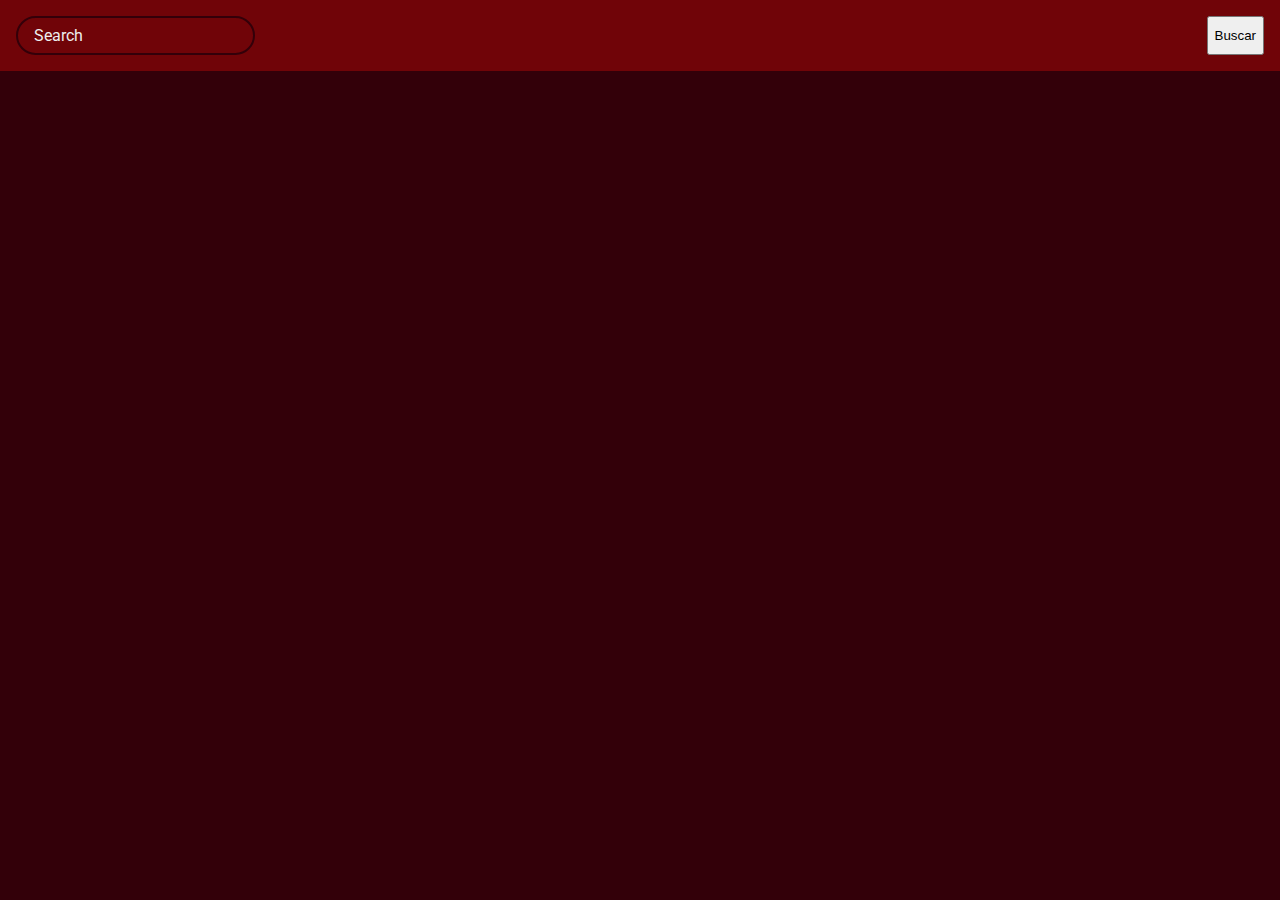
==== index.html @ b3eb1c2b "Primera Entrega, maqueta" ====
<!DOCTYPE html>
<html lang="en">

<head>
    <meta charset="UTF-8">
    <meta http-equiv="X-UA-Compatible" content="IE=edge">
    <meta name="viewport" content="width=device-width, initial-scale=1.0">
    <link rel="stylesheet" href="./style/style.css">
    <title>Movie app</title>
</head>

<body>
    <header>
        <form id="form">
            <input type="text" id="inputBuscar" class="search" placeholder="Search" />
        </form>
        <button id="btnBuscar">Buscar</button>
    </header>
   
    <div class="row" id="items"></div>

    <template id="template-card">
      <div class="movie">
          <img id="image" src="" alt="" width="50"></img>
          <div class="movie-info">
            <h3></h3>
            </div>
            <div class="overview">
            <h4></h4>
            <span></span>
           </div>
      
        </div>
    </template>  




    <main id="main">
        
      
    </main>

    <script src="./script/script.js"></script>
</body>

</html>
---- style/style.css ----
@import url('https://fonts.googleapis.com/css2?family=Roboto:wght@500&display=swap');

:root{
    --primary-color: #330009;
    --secundary-color: #700408;
}

*{
    box-sizing: border-box;
}

body{
    background-color: var(--primary-color);
    font-family: 'Roboto', sans-serif;
    margin: 0;
}

header{
    padding: 1rem;
    display: flex;
    justify-content: space-between;
    background-color: var(--secundary-color);

}

header h2{
    color: #fff;
}

.search{
    background-color: transparent;
    border: 2px solid  var(--primary-color);
    border-radius:50px;
    font-family: inherit;
    font-size: 1rem;
    padding: 0.5rem 1rem;
    color: #fff;
}

.search::placeholder{
    color:#eee;
}

.search:focus{
    outline: none;
    background-color: var(--primary-color);
}

main{
    display: flex;
    flex-wrap: wrap;
    justify-content: space-around;
}


.movie{
    width: 250px;
    margin: 0.5rem;
    background-color: var(--secundary-color);
    box-shadow: 0 4px 5px rgba(0, 0, 0, 0.2);
    position:relative;
    overflow: hidden;
    border-radius: 3px;
    display: inline-block;
}

.movie-info{
    color: #eee;
    display: flex;
    align-items: center;
    justify-content: space-between;
    padding: 0.5rem 1rem 1rem;
    letter-spacing: 0.5px;
}

.movie-info h3{
margin-top: 0;
}

.movie img{
    width: 100%;
}

.movie-info span{
    background-color: var(--primary-color);
    padding: 0.25rem 0.5rem;
    border-radius: 3px;
    font-weight: bold;
}

.movie-info span.green{
    color: lightgreen;
}

.movie-info span.orange{
    color: orange;
}

.movie-info span.red{
    color: red;
}

.overview{
    background-color: #fff;
    padding: 2rem;
    position: absolute;
    left:0;
    bottom: 0;
    right: 0;
    max-height: 100%;
    transform: translateY(101%);
    transition: transform 0.3s ease-in;
}

.movie:hover .overview{
    transform: translateY(0);
}
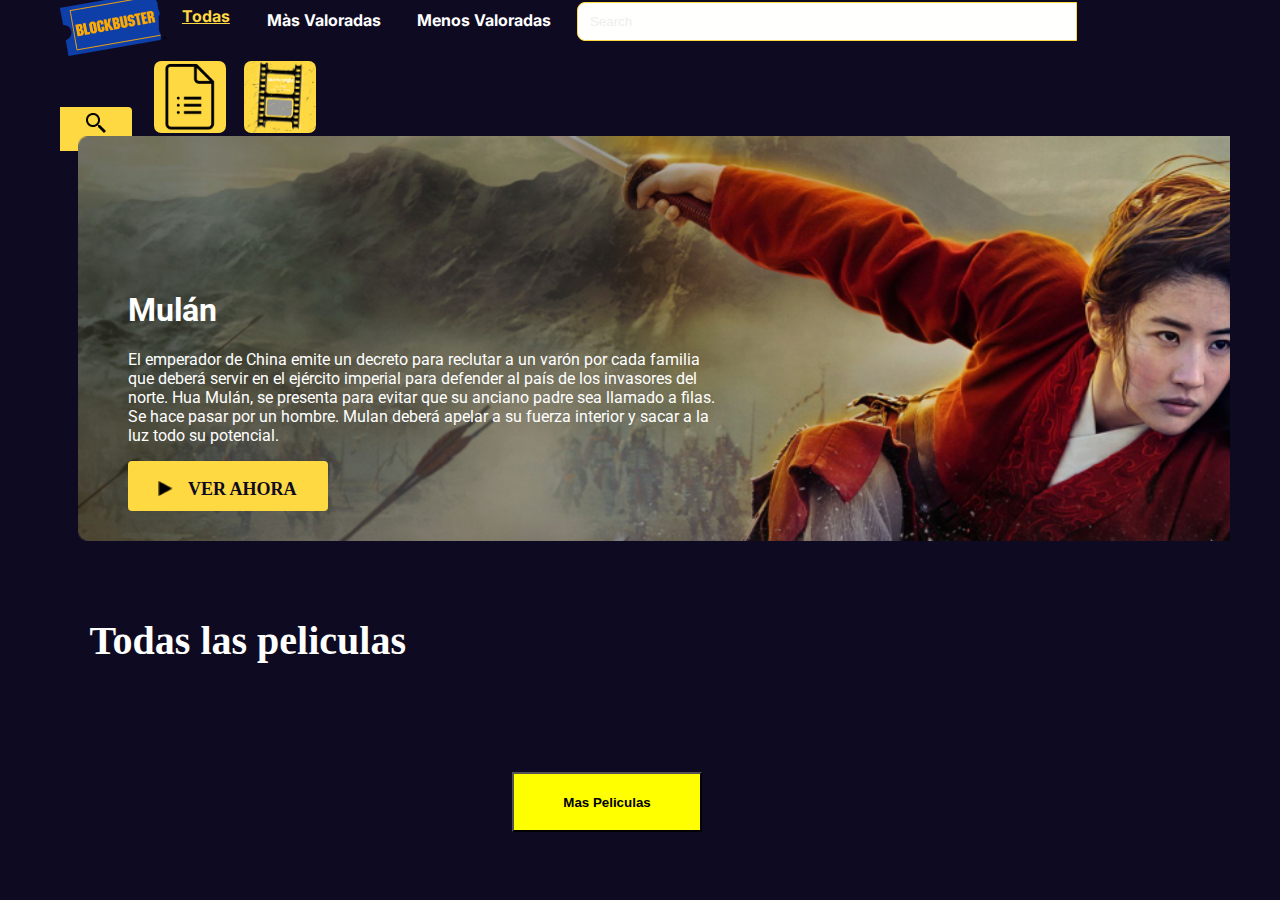
==== commit d648075c: "primer commit pelicula" ====
--- a/index.html
+++ b/index.html
@@ -2,46 +2,126 @@
 <html lang="en">
 
 <head>
-    <meta charset="UTF-8">
-    <meta http-equiv="X-UA-Compatible" content="IE=edge">
-    <meta name="viewport" content="width=device-width, initial-scale=1.0">
-    <link rel="stylesheet" href="./style/style.css">
-    <title>Movie app</title>
+    <meta charset="utf-8">
+    <meta name="viewport" content="width=device-width,initial-scale=1,shrink-to-fit=no">
+    <link href="https://fonts.googleapis.com/css2?family=Inter:wght@200&display=swap" rel="stylesheet">
+    <link href="https://stackpath.bootstrapcdn.com/font-awesome/4.7.0/css/font-awesome.min.css" rel="stylesheet">
+  
+    <title>Movie App</title>
+    <link href="/style/style.css" rel="stylesheet">
 </head>
 
 <body>
     <header>
-        <form id="form">
-            <input type="text" id="inputBuscar" class="search" placeholder="Search" />
-        </form>
-        <button id="btnBuscar">Buscar</button>
+        <div id="root" class="rmdb-header">
+            <div class="rmdb-header-content">
+             <form>
+                <ul>
+                    <a><img src="./img/logo-blockBuster.png" class="rmdb-logo" alt="rmdb-logo">
+                        <li ><a id="todas" >Todas</a></li>
+                        <li ><a id="masvaloradas" onclick="getMovies2()">Màs Valoradas</a></li>
+                        <li ><a id="menosvaloradas" onclick="getMovies3()">Menos Valoradas</a></li>
+                        <input type="text" id="inputBuscar" class="search" placeholder="Search" />
+                        <button id="btnBuscar" class="buscar"><img src="./img/Vector.png" class="buscar2"></button>  
+                      <div class="card">
+                        <div class="card__item">
+                            <img src="./img/registro.png" alt="" onclick="location.href='./registro.html'">
+                            <div>
+                            <div class="card__item">
+                            <img src="./img/pelicula.png" alt="" onclick="location.href='./registropelicula.html'">
+                            <div>
+                        </div>
+                    </ul>
+                </form>
+            
+            </div>
+        </div>
+        </div>
     </header>
-   
-    <div class="row" id="items"></div>
 
-    <template id="template-card">
-      <div class="movie">
-          <img id="image" src="" alt="" width="50"></img>
-          <div class="movie-info">
-            <h3></h3>
+    <div class="rmdb-home">
+        <div id="rmdb-heroimage">
+            <div class="rmdb-heroimage-content">
+                <div id="uno" class="rmdb-heroimage-text uno">
+                    <h1>Mulán</h1>
+                    <p>El emperador de China emite un decreto para reclutar a un varón por cada familia que deberá
+                        servir en el ejército imperial para defender al país de los invasores del norte. Hua Mulán, se
+                        presenta para evitar que su anciano padre sea llamado a filas. Se hace pasar por un hombre.
+                        Mulan deberá apelar a su fuerza interior y sacar a la luz todo su potencial.</p>
+                </div>
+                <div id="dos" class="rmdb-heroimage-text dos">
+                    <h1>Raya</h1>
+                    <p>Raya, una niña de gran espíritu aventurero, se embarca en la búsqueda del último dragón del mundo
+                        con el objetivo de devolver el equilibrio a Kumandra, un lejano y recóndito territorio habitado
+                        por una civilización milenaria.</p>
+                </div>
+                <div id="tres" class="rmdb-heroimage-text tres">
+                    <h1>Onward</h1>
+                    <p>Ambientado en un mundo de fantasía suburbana, dos hermanos elfos adolescentes, Ian y Barley
+                        Lightfood, se embarcan en una aventura en la que se proponen descubrir si existe aún algo de
+                        magia en el mundo que les permita pasar un último día con su padre, que falleció cuando ellos
+                        eran aún muy pequeños como para poder recordarlo.</p>
+
+                </div>
+
+                <div id="enlace">
+
+                    <a href="https://www.youtube.com/watch?v=WSgmnyGZ9_Q&t=2s">
+                        <div class="cuadros">
+                            <div class="cuadro1">
+                                <img id="image11" class="image" src="./img/reproducir.png" alt="" width="50"></img>
+                                
+                                <span>VER AHORA</span>
+
+                            </div>
+                    </a>
+                </div>
             </div>
-            <div class="overview">
-            <h4></h4>
-            <span></span>
-           </div>
-      
         </div>
-    </template>  
+    </div>
+    </div>
+
+    <div class="slider2">
+        <img id="image1" class="image" src="./img/1.png" alt="" width="50"></img>
+        <img id="image2" class="image" src="./img/2.png" alt="" width="50"></img>
+        <img id="image3" class="image" src="./img/3.png" alt="" width="50"></img>
+    </div>
+
+    <div class="peliculas">
+
+        <h1>Todas las peliculas</h1>
+    </div>
+
+    <div class="row" id="items">
+
+        <template id="template-card">
+            <div class="movie">
+                <img id="image" src="" alt="" width="50"></img>
+                <div class="movie-info">
+                    <h3></h3>
+                    <span class=""></span>
+                </div>
+                <div class="overview">
+                   
+                    <h4></h4>
+                </div>
+
+            </div>
+
+        </template>
+    </div>
+
+    <main id="main">
+
+    </main>
+
+    <div>
+        <button id="pagina" class="btn-paginacion" onClick='paginacion()'><strong>Mas Peliculas</stron></button>
+    </div>
 
 
-
-
-    <main id="main">
-        
-      
-    </main>
 
     <script src="./script/script.js"></script>
 </body>
 
-</html> +</html>--- a/style/style.css
+++ b/style/style.css
@@ -1,8 +1,8 @@
 @import url('https://fonts.googleapis.com/css2?family=Roboto:wght@500&display=swap');
 
 :root{
-    --primary-color: #330009;
-    --secundary-color: #700408;
+    --primary-color: #0d0a22;;
+    --secundary-color: #661e1e;
 }
 
 *{
@@ -15,26 +15,136 @@
     margin: 0;
 }
 
+.buscar{
+
+width: 72px;
+height: 44px;
+align-items: center;
+background: #FED941;
+border-radius: 0px 4px 4px 0px;
+border:10px rgb(228, 243, 13);
+margin:0px 0px;
+padding-bottom: 10px;
+}
+
+.search{
+    
+align-items: center;
+    padding: 11px 12px;
+    width: 500.19px;
+    height: 35%;
+    color:beige;
+    background: #FFFFFE;
+border: 1px solid #FED941;
+box-sizing: border-box;
+border-radius: 8px 0px 0px 8px;
+/* Inside Auto Layout */
+margin: 0px 0px;
+}
 header{
-    padding: 1rem;
-    display: flex;
-    justify-content: space-between;
-    background-color: var(--secundary-color);
-
-}
-
-header h2{
-    color: #fff;
-}
-
-.search{
-    background-color: transparent;
-    border: 2px solid  var(--primary-color);
-    border-radius:50px;
-    font-family: inherit;
-    font-size: 1rem;
-    padding: 0.5rem 1rem;
-    color: #fff;
+display:inline-flex;
+flex-direction: row;
+align-items: center;
+padding-bottom: 24px 83px;
+position: absolute;
+width: 100%;
+display: flex;
+flex-direction: row;
+height: 112px;
+left: 0px;
+top: 0px;
+   
+}
+.rmdb-header ul{
+    list-style:none;
+    width: 100%;
+  margin:0;
+}
+
+.rmdb-header li{
+cursor: pointer; 
+color: #fff;
+font-family: Inter;
+font-style: normal;
+font-weight: bold;
+font-size: 16px;
+display: inline-flex;
+padding-left: 1%;
+padding-right: 2%;
+}
+
+.rmdb-header li a{color: #fff;}
+
+.peliculas{
+    height: 6rem;
+}
+.slider2{
+    margin-left: 50%;
+    height: 1rem;
+    cursor: pointer; 
+}
+.image{
+    height: 15px;
+    width: 15px;
+    margin: 10px;
+ 
+
+}
+.peliculas h1{
+    margin-top: 6rem;
+    margin-left: 7%;
+    font-family: Montserrat;
+    font-style: normal;
+    font-weight: bold;
+    font-size: 40px;
+    color: #FFFFFE;
+    line-height: 58px;
+}
+.row{
+        max-width: 1280px;
+        margin: 0 auto;
+        padding: 0 20px;
+        display: grid;
+        grid-template-columns: auto auto auto auto auto;
+    }
+
+
+.rmdb-header{
+
+left: 0%;
+right: 0%;
+top: 0%;
+width: 100%;
+background: #0d0a22;
+padding: 0 20px;
+
+}
+
+
+    .rmdb-header-content {
+        width: 100%;
+        min-height: 120px;
+        margin: 0 auto;
+        display: inline-flex;
+
+    }
+
+
+
+
+#todas{
+    color: #FED941;
+    text-decoration-line: underline;
+    line-height: 19px;
+    font-weight: bold;
+
+}
+
+.rmdb-logo{
+align-items: center;
+position: relative;
+top:30px;
+
 }
 
 .search::placeholder{
@@ -42,10 +152,86 @@
 }
 
 .search:focus{
-    outline: none;
+
     background-color: var(--primary-color);
 }
 
+#rmdb-heroimage {
+    background-size:cover!important;
+    position: absolute;
+    width: 90%;
+    height: 45%;
+    left: 78px;
+    top: 136px;
+    background-repeat:no-repeat;
+    -webkit-animation: animateHeroimage 1s;
+    animation: animateHeroimage 1s;
+    background-image:url("../img/mulan.png");
+}
+
+#dos{
+    opacity: 0;
+}
+
+#tres{
+    opacity: 0;
+}
+.rmdb-heroimage-text {
+    max-width: 600px;
+    position: absolute;
+    bottom: 80px;
+    margin-left: 30px;
+    min-height: 100px;
+    background: transparent;
+    color: #fff;
+}
+
+.rmdb-home {
+    margin-bottom: 100px;
+    height: 400px;
+      }
+.rmdb-heroimage-content {
+    max-width: 1280px;
+    padding: 20px;
+        margin: 0 auto;
+    }
+
+
+.cuadro1{
+   background-color:yellow;
+   width: 200px;
+   position: absolute;
+   bottom: 30px;
+   margin-left: 30px;
+   height: 50px;
+   background: #FED941;
+   border-radius: 4px;
+   cursor:pointer;
+   
+}
+.cuadro1 img{
+    position: absolute;
+    left: 10%;
+    bottom:10%;
+   
+
+}
+
+a{
+    color:var(--primary-color)
+}
+.cuadro1 span
+{
+
+display: inline-flex;
+font-family: Montserrat;
+font-style: normal;
+font-weight: bold;
+font-size: 18px;
+line-height: 28px;
+margin-left: 30%;
+margin-top: 7%;
+}
 main{
     display: flex;
     flex-wrap: wrap;
@@ -54,23 +240,27 @@
 
 
 .movie{
-    width: 250px;
+    width: 220px;
+    height: 96%;
     margin: 0.5rem;
     background-color: var(--secundary-color);
     box-shadow: 0 4px 5px rgba(0, 0, 0, 0.2);
     position:relative;
     overflow: hidden;
     border-radius: 3px;
-    display: inline-block;
+    cursor:pointer;
+
+ 
+
 }
 
 .movie-info{
-    color: #eee;
+    color: rgba(204, 185, 155, 0.89);
     display: flex;
     align-items: center;
     justify-content: space-between;
     padding: 0.5rem 1rem 1rem;
-    letter-spacing: 0.5px;
+   
 }
 
 .movie-info h3{
@@ -97,11 +287,11 @@
 }
 
 .movie-info span.red{
-    color: red;
+    color: rgb(223, 41, 41);
 }
 
 .overview{
-    background-color: #fff;
+    background-color: rgb(243, 187, 34);
     padding: 2rem;
     position: absolute;
     left:0;
@@ -115,3 +305,42 @@
 .movie:hover .overview{
     transform: translateY(0);
 }
+
+.rotate-90{
+	transform: rotate(90deg);
+}
+
+.card{
+    display: inline-flex;
+    flex-direction: row;
+
+    width: 10%;
+    margin-top:20px;
+
+ 
+}
+.card__item {
+ 
+  display: inline-flex;
+  width: 7vw;
+  height: 8vh;
+  cursor:pointer;
+
+}
+
+.card__item img{
+  
+    margin-left: 20%;
+    background:#FED941;
+    border-radius: 10%;
+    
+}
+.btn-paginacion{
+
+    width: 190px;
+    height: 60px;
+    margin-top: 5%;
+    margin-bottom: 5%;
+    margin-left: 40%;
+    background-color: yellow;
+}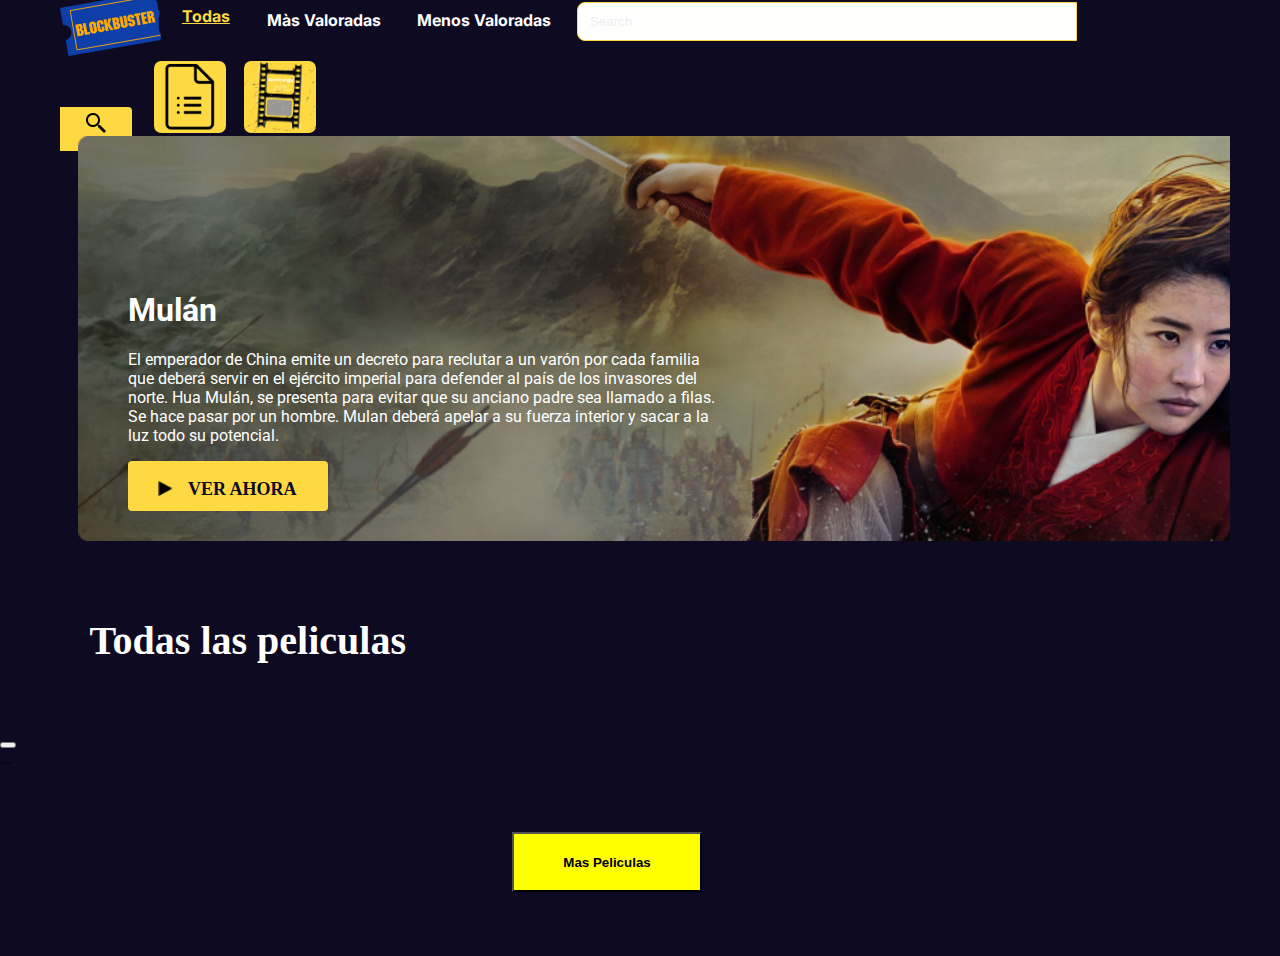
==== commit b569436a: "actualizar targetas" ====
--- a/index.html
+++ b/index.html
@@ -6,7 +6,7 @@
     <meta name="viewport" content="width=device-width,initial-scale=1,shrink-to-fit=no">
     <link href="https://fonts.googleapis.com/css2?family=Inter:wght@200&display=swap" rel="stylesheet">
     <link href="https://stackpath.bootstrapcdn.com/font-awesome/4.7.0/css/font-awesome.min.css" rel="stylesheet">
-  
+    <link href="https://cdn.jsdelivr.net/npm/bootstrap@5.1.3/dist/css/bootstrap.min.css" rel="stylesheet" integrity="sha384-1BmE4kWBq78iYhFldvKuhfTAU6auU8tT94WrHftjDbrCEXSU1oBoqyl2QvZ6jIW3" crossorigin="anonymous">
     <title>Movie App</title>
     <link href="/style/style.css" rel="stylesheet">
 </head>
@@ -18,7 +18,7 @@
              <form>
                 <ul>
                     <a><img src="./img/logo-blockBuster.png" class="rmdb-logo" alt="rmdb-logo">
-                        <li ><a id="todas" >Todas</a></li>
+                        <li ><a id="todas" onclick="location.href='./index.html'" >Todas</a></li>
                         <li ><a id="masvaloradas" onclick="getMovies2()">Màs Valoradas</a></li>
                         <li ><a id="menosvaloradas" onclick="getMovies3()">Menos Valoradas</a></li>
                         <input type="text" id="inputBuscar" class="search" placeholder="Search" />
@@ -30,6 +30,7 @@
                             <div class="card__item">
                             <img src="./img/pelicula.png" alt="" onclick="location.href='./registropelicula.html'">
                             <div>
+                                
                         </div>
                     </ul>
                 </form>
@@ -96,14 +97,16 @@
 
         <template id="template-card">
             <div class="movie">
-                <img id="image" src="" alt="" width="50"></img>
+               <img id="image" src="" alt="" width="50"></img>
                 <div class="movie-info">
                     <h3></h3>
                     <span class=""></span>
                 </div>
                 <div class="overview">
-                   
+                    <button  type="button"  onclick="" data-bs-toggle="offcanvas" data-bs-target="#offcanvasRight" aria-controls="offcanvasRight" src="" alt="" width="50">Detalle</button>
                     <h4></h4>
+                    <h5 id="h5"></h5>
+                    
                 </div>
 
             </div>
@@ -114,12 +117,20 @@
     <main id="main">
 
     </main>
-
+    <div class="offcanvas offcanvas-end" tabindex="-1" id="offcanvasRight" aria-labelledby="offcanvasRightLabel">
+        <div class="offcanvas-header">
+          <h5 id="offcanvasRightLabel"></h5>
+          <button type="button" class="btn-close text-reset" data-bs-dismiss="offcanvas" aria-label="Close"></button>
+        </div>
+        <div class="offcanvas-body">
+          ...
+        </div>
+      </div>
     <div>
         <button id="pagina" class="btn-paginacion" onClick='paginacion()'><strong>Mas Peliculas</stron></button>
     </div>
 
-
+    <script src="https://cdn.jsdelivr.net/npm/bootstrap@5.1.3/dist/js/bootstrap.bundle.min.js" integrity="sha384-ka7Sk0Gln4gmtz2MlQnikT1wXgYsOg+OMhuP+IlRH9sENBO0LRn5q+8nbTov4+1p" crossorigin="anonymous"></script>
 
     <script src="./script/script.js"></script>
 </body>
--- a/style/style.css
+++ b/style/style.css
@@ -60,7 +60,32 @@
     width: 100%;
   margin:0;
 }
-
+.btntrailer{
+    background-color: #FED941;
+    padding: 6px;
+    width: 50%;
+    margin:1%;
+    align-items: center;
+    padding-top: 10px;
+    border-radius: 2px;
+    border: none;
+    display: flex;
+    cursor:pointer;
+    overflow: hidden;
+}
+.btnComprar{
+    background-color: #FED941;
+    padding: 6px;
+    width: 50%;
+    margin:1%;
+    align-items: center;
+    padding-top: 10px;
+    border-radius: 2px;
+    border: none;
+    display: flex;
+    cursor:pointer;
+    overflow: hidden;
+}
 .rmdb-header li{
 cursor: pointer; 
 color: #fff;
@@ -167,6 +192,7 @@
     -webkit-animation: animateHeroimage 1s;
     animation: animateHeroimage 1s;
     background-image:url("../img/mulan.png");
+ 
 }
 
 #dos{
@@ -241,14 +267,16 @@
 
 .movie{
     width: 220px;
-    height: 96%;
+    height: 95%;
     margin: 0.5rem;
+    align-items: center;
     background-color: var(--secundary-color);
     box-shadow: 0 4px 5px rgba(0, 0, 0, 0.2);
     position:relative;
     overflow: hidden;
     border-radius: 3px;
     cursor:pointer;
+    padding: 0;
 
  
 
@@ -265,10 +293,12 @@
 
 .movie-info h3{
 margin-top: 0;
+font-size: 20px;
 }
 
 .movie img{
     width: 100%;
+    
 }
 
 .movie-info span{
